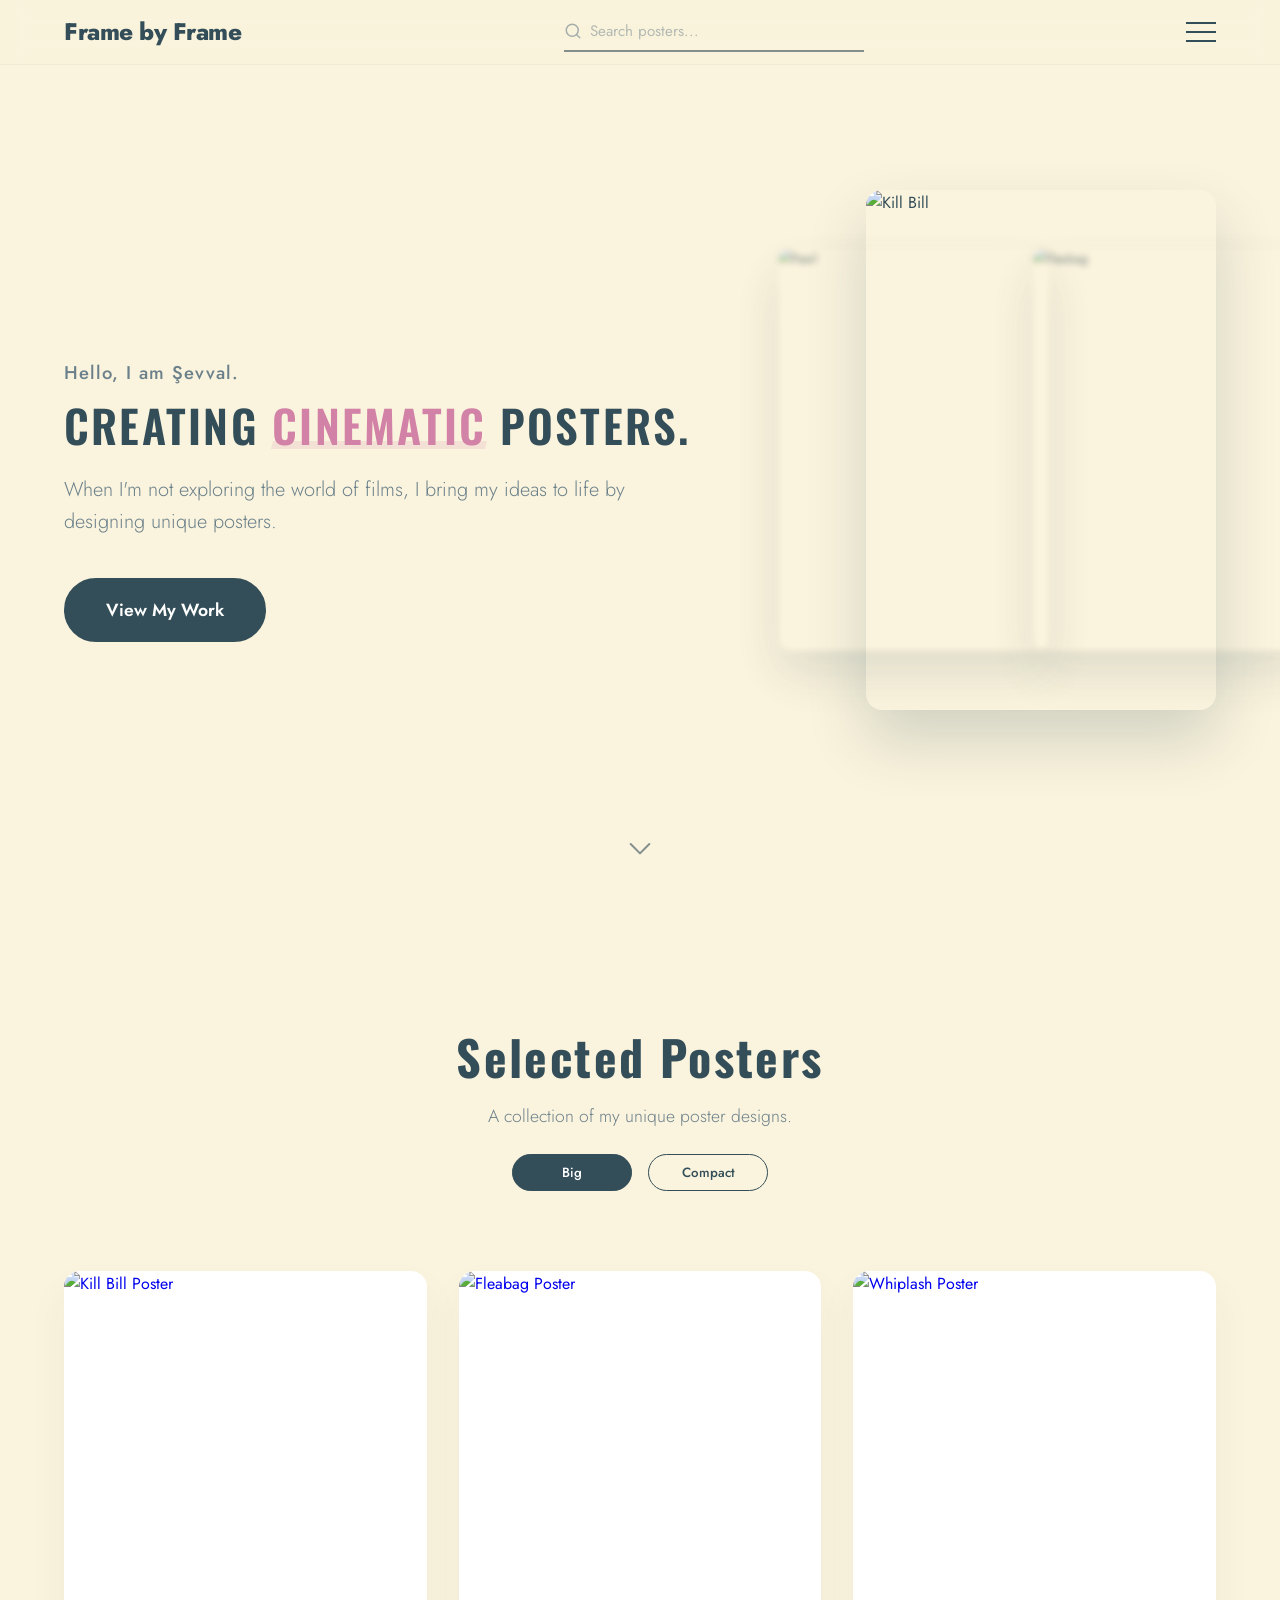
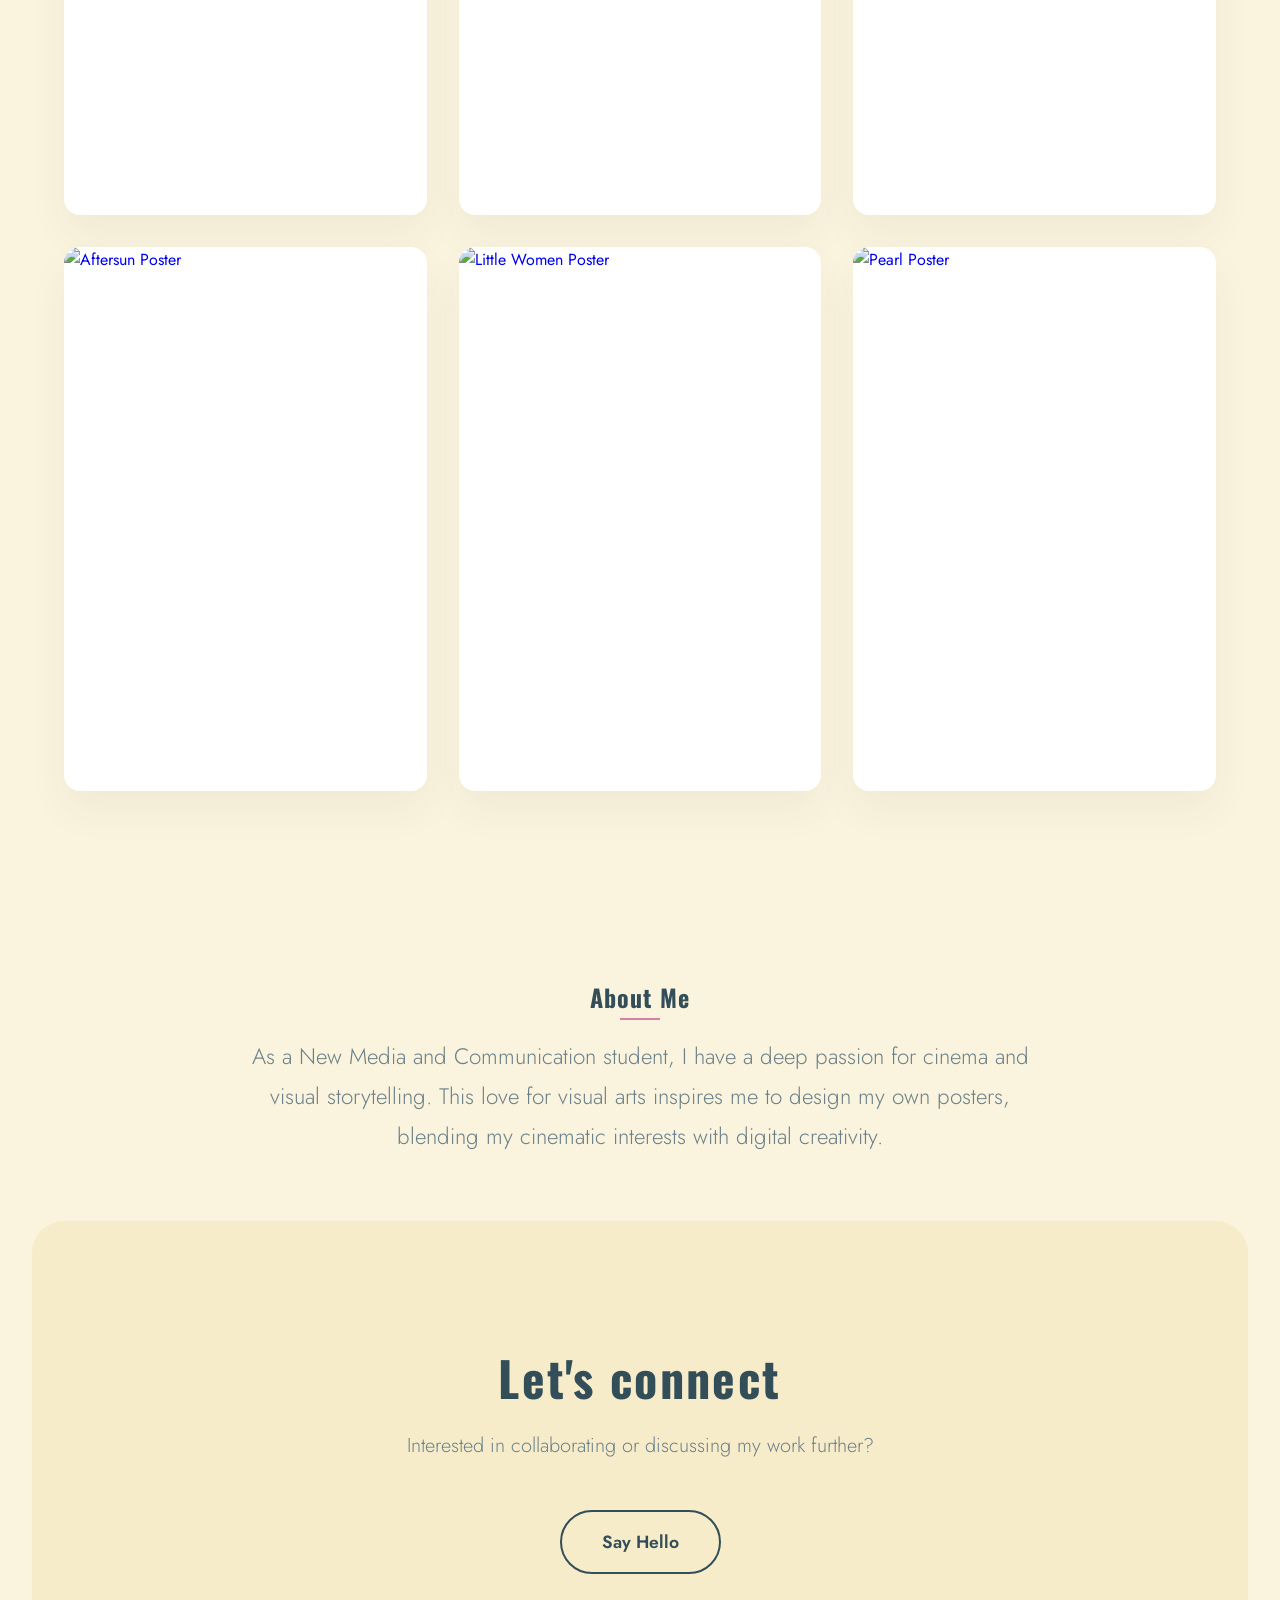
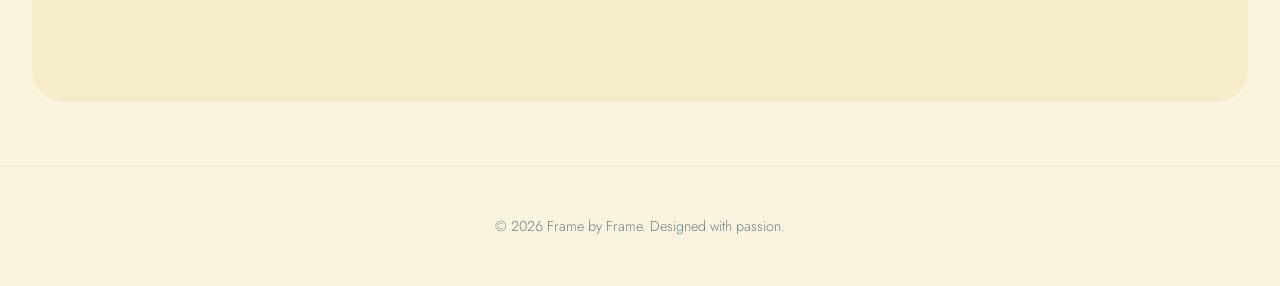
==== index.html @ 2886b23a "Add files via upload" ====
<!DOCTYPE html>
<html lang="en">
<head>
    <meta charset="UTF-8">
    <meta name="viewport" content="width=device-width, initial-scale=1.0">
    <title>Frame by Frame | Portfolio</title>
    <meta name="description" content="Personal portfolio of Şevval, a New Media student showcasing poster designs.">
    <link rel="preconnect" href="https://fonts.googleapis.com">
    <link rel="preconnect" href="https://fonts.gstatic.com" crossorigin>
    <link href="https://fonts.googleapis.com/css2?family=Jost:wght@300;400;500;600&family=Oswald:wght@400;500;600;700&display=swap" rel="stylesheet">
    <link rel="stylesheet" href="style.css">
</head>
<body>
    <header class="header">
        <nav class="nav">
            <div class="logo">Frame by Frame</div>
            <div class="search-bar">
                <svg class="search-icon" xmlns="http://www.w3.org/2000/svg" width="18" height="18" viewBox="0 0 24 24" fill="none" stroke="currentColor" stroke-width="2" stroke-linecap="round" stroke-linejoin="round"><circle cx="11" cy="11" r="8"></circle><line x1="21" y1="21" x2="16.65" y2="16.65"></line></svg>
                <input type="text" id="posterSearch" placeholder="Search posters...">
            </div>

            <div class="nav-content" id="navContent">
                <ul class="nav-links">
                    <li><a href="#about">About</a></li>
                    <li><a href="posters.html">Work</a></li>
                    <li><a href="#contact">Contact</a></li>
                </ul>
            </div>

            <div class="hamburger" id="hamburger">
                <span></span>
                <span></span>
                <span></span>
            </div>
        </nav>
    </header>

    <main>
        <section class="hero" id="home">
            <div class="hero-content">
                <p class="greeting">Hello, I am Şevval.</p>
                <h1 class="title">Creating <span class="highlight">cinematic</span> posters.</h1>
                <p class="subtitle">When I'm not exploring the world of films, I bring my ideas to life by designing unique posters.</p>
                <a href="posters.html" class="btn">View My Work</a>
            </div>
            
            <div class="hero-slider">
                <div class="slider-track">
                    <img src="assets/KILL BILL.png" class="slider-item active" alt="Kill Bill">
                    <img src="assets/FLEABAG.png" class="slider-item next" alt="Fleabag">
                    <img src="assets/WHIPLASH.png" class="slider-item" alt="Whiplash">
                    <img src="assets/aftersun.png" class="slider-item" alt="Aftersun">
                    <img src="assets/little women.png" class="slider-item" alt="Little Women">
                    <img src="assets/PEARL.png" class="slider-item prev" alt="Pearl">
                </div>
            </div>
            
            <a href="#work" class="scroll-arrow" aria-label="Scroll to work">
                <svg xmlns="http://www.w3.org/2000/svg" width="32" height="32" viewBox="0 0 24 24" fill="none" stroke="currentColor" stroke-width="1.5" stroke-linecap="round" stroke-linejoin="round"><path d="m19 12-7 7-7-7"></path></svg>
            </a>
        </section>
        <section class="portfolio" id="work">
            <div class="section-header">
                <h2>Selected Posters</h2>
                <p>A collection of my unique poster designs.</p>
                <div class="view-controls">
                    <button id="btn-big" class="view-btn active">Big</button>
                    <button id="btn-compact" class="view-btn">Compact</button>
                </div>
            </div>
            
            <div class="gallery">
                <a href="details.html?id=kill-bill" class="poster-card" style="text-decoration: none;">
                    <div class="poster-image-wrapper">
                        <img src="assets/KILL BILL.png" alt="Kill Bill Poster" class="poster-image" loading="lazy">
                        <div class="poster-overlay">
                            <span>Kill Bill</span>
                        </div>
                    </div>
                </a>

                <a href="details.html?id=fleabag" class="poster-card" style="text-decoration: none;">
                    <div class="poster-image-wrapper">
                        <img src="assets/FLEABAG.png" alt="Fleabag Poster" class="poster-image" style="object-position: top;" loading="lazy">
                        <div class="poster-overlay">
                            <span>Fleabag</span>
                        </div>
                    </div>
                </a>

                <a href="details.html?id=whiplash" class="poster-card" style="text-decoration: none;">
                    <div class="poster-image-wrapper">
                        <img src="assets/WHIPLASH.png" alt="Whiplash Poster" class="poster-image" loading="lazy">
                        <div class="poster-overlay">
                            <span>Whiplash</span>
                        </div>
                    </div>
                </a>

                <a href="details.html?id=aftersun" class="poster-card" style="text-decoration: none;">
                    <div class="poster-image-wrapper">
                        <img src="assets/aftersun.png" alt="Aftersun Poster" class="poster-image" loading="lazy">
                        <div class="poster-overlay">
                            <span>Aftersun</span>
                        </div>
                    </div>
                </a>

                <a href="details.html?id=little-women" class="poster-card" style="text-decoration: none;">
                    <div class="poster-image-wrapper">
                        <img src="assets/little women.png" alt="Little Women Poster" class="poster-image" style="object-position: top;" loading="lazy">
                        <div class="poster-overlay">
                            <span>Little Women</span>
                        </div>
                    </div>
                </a>

                <a href="details.html?id=pearl" class="poster-card" style="text-decoration: none;">
                    <div class="poster-image-wrapper">
                        <img src="assets/PEARL.png" alt="Pearl Poster" class="poster-image" loading="lazy">
                        <div class="poster-overlay">
                            <span>Pearl</span>
                        </div>
                    </div>
                </a>
            </div>
        </section>
        <section class="about-section" id="about">
            <div class="about-content">
                <h3>About Me</h3>
                <p>As a New Media and Communication student, I have a deep passion for cinema and visual storytelling. This love for visual arts inspires me to design my own posters, blending my cinematic interests with digital creativity.</p>
            </div>
        </section>

        <section class="contact" id="contact">
            <h2>Let's connect</h2>
            <p>Interested in collaborating or discussing my work further?</p>
            <a href="mailto:sevval.evlice@st.uskudar.edu.tr" class="btn btn-outline">Say Hello</a>
        </section>
    </main>

    <footer class="footer">
        <p>&copy; 2026 Frame by Frame. Designed with passion.</p>
    </footer>

    <script src="data.js"></script>
    <script src="script.js"></script>
</body>
</html>
---- style.css ----
:root {
    --primary: #334E58;
    --accent: #D282A6;
    --accent-light: rgba(210, 130, 166, 0.15);
    --bg-color: #FAF3DD;
    --surface: #FFFFFF;
    --text-main: #334E58;
    --text-muted: #6B808A;
    --transition: all 0.5s cubic-bezier(0.16, 1, 0.3, 1);
}

* {
    margin: 0;
    padding: 0;
    box-sizing: border-box;
}

html {
    scroll-behavior: smooth;
}

body {
    font-family: 'Jost', sans-serif;
    background-color: var(--bg-color);
    color: var(--text-main);
    line-height: 1.6;
    overflow-x: hidden;
}

/* Typography */
h1, h2, h3 {
    font-family: 'Oswald', sans-serif;
    font-weight: 800;
    line-height: 1.2;
    letter-spacing: 0.05em;
}

h1 {
    font-size: clamp(2.5rem, 5vw, 4.5rem);
    margin-bottom: 1.5rem;
}

h2 {
    font-size: clamp(2rem, 4vw, 3rem);
    margin-bottom: 1rem;
}

p {
    color: var(--text-muted);
    font-size: 1.1rem;
    font-weight: 300;
}

.highlight {
    color: var(--accent);
    position: relative;
    display: inline-block;
}

.highlight::after {
    content: '';
    position: absolute;
    bottom: 5px;
    left: 0;
    width: 100%;
    height: 8px;
    background-color: var(--accent-light);
    z-index: -1;
    transform: skewX(-15deg);
}

/* Layout */
.header {
    position: fixed;
    top: 0;
    left: 0;
    width: 100%;
    padding: 0.75rem 5%;
    z-index: 100;
    background: rgba(250, 243, 221, 0.8);
    backdrop-filter: blur(12px);
    -webkit-backdrop-filter: blur(12px);
    border-bottom: 1px solid rgba(51, 78, 88, 0.05);
}

.nav {
    display: flex;
    justify-content: space-between;
    align-items: center;
    max-width: 1400px;
    margin: 0 auto;
    position: relative;
}

.logo {
    font-size: 1.5rem;
    font-weight: 800;
    color: var(--primary);
    letter-spacing: -0.02em;
}

.nav-content {
    position: absolute;
    top: calc(100% + 1.5rem);
    right: 0;
    width: 280px;
    background: var(--bg-color);
    display: flex;
    flex-direction: column;
    align-items: flex-start;
    justify-content: center;
    padding: 1.5rem;
    border-radius: 16px;
    box-shadow: 0 10px 40px rgba(51, 78, 88, 0.15);
    opacity: 0;
    visibility: hidden;
    transform: translateY(-20px);
    transition: var(--transition);
    z-index: 100;
}

.nav-content.active {
    opacity: 1;
    visibility: visible;
    transform: translateY(0);
}

.search-bar {
    flex: 1;
    max-width: 300px;
    margin: 0 2rem;
    display: flex;
    align-items: center;
    gap: 8px;
    border-bottom: 2px solid rgba(51, 78, 88, 0.6);
    transition: var(--transition);
}

.search-bar:focus-within {
    border-bottom-color: var(--accent);
}

.search-icon {
    color: var(--text-muted);
    opacity: 0.6;
    transition: var(--transition);
    flex-shrink: 0;
}

.search-bar:focus-within .search-icon {
    color: var(--accent);
    opacity: 1;
}

.search-bar input {
    font-size: 1rem;
    text-align: left;
}

/* Hamburger Menu Base */
.hamburger {
    display: flex;
    flex-direction: column;
    justify-content: space-between;
    width: 30px;
    height: 20px;
    cursor: pointer;
    z-index: 101;
}

.hamburger span {
    width: 100%;
    height: 2px;
    background-color: var(--primary);
    transition: var(--transition);
}

.hamburger.active span:nth-child(1) {
    transform: translateY(9px) rotate(45deg);
}

.hamburger.active span:nth-child(2) {
    opacity: 0;
}

.hamburger.active span:nth-child(3) {
    transform: translateY(-9px) rotate(-45deg);
}

.search-bar input {
    width: 100%;
    background: transparent;
    border: none;
    padding: 0.5rem 0;
    font-family: inherit;
    font-size: 0.95rem;
    color: var(--text-main);
    transition: var(--transition);
}

.search-bar input:focus {
    outline: none;
}

.search-bar input::placeholder {
    color: var(--text-muted);
    opacity: 0.5;
}

.nav-links {
    list-style: none;
    display: flex;
    flex-direction: column;
    align-items: flex-start;
    gap: 1.5rem;
    width: 100%;
}

.nav-links a {
    text-decoration: none;
    color: var(--text-muted);
    font-weight: 400;
    font-size: 1rem;
    transition: var(--transition);
    position: relative;
    display: inline-block;
}

.nav-links a:hover {
    color: var(--primary);
}

.nav-links a::after {
    content: '';
    position: absolute;
    width: 0;
    height: 2px;
    bottom: -4px;
    left: 0;
    background-color: var(--accent);
    transition: var(--transition);
}

.nav-links a:hover::after {
    width: 100%;
}

/* Hero Section */
.hero {
    display: flex;
    align-items: center;
    padding: 0 5%;
    position: relative;
    max-width: 1400px;
    margin: 0 auto;
    min-height: 100vh;
    padding-top: 180px;
    padding-bottom: 80px;
}

.hero-content {
    max-width: 700px;
    flex: 1;
    position: relative;
    z-index: 2;
    animation: fadeUp 1s cubic-bezier(0.16, 1, 0.3, 1) forwards;
}

.about-section {
    padding: 4rem 5%;
    background: var(--bg-color);
    display: flex;
    justify-content: center;
}

.about-content {
    max-width: 800px;
    text-align: center;
    animation: fadeUp 1s cubic-bezier(0.16, 1, 0.3, 1) forwards;
    animation-delay: 0.2s;
    opacity: 0;
}

.about-content h3 {
    font-size: 1.5rem;
    margin-bottom: 1.5rem;
    color: var(--primary);
    position: relative;
    display: inline-block;
}

.about-content h3::after {
    content: '';
    position: absolute;
    width: 40px;
    height: 2px;
    bottom: -8px;
    left: 50%;
    transform: translateX(-50%);
    background-color: var(--accent);
}

.about-content p {
    font-size: 1.4rem;
    line-height: 1.8;
    color: var(--text-muted);
}

.greeting {
    font-size: 1.15rem;
    font-weight: 500;
    color: var(--text-muted);
    letter-spacing: 1px;
    margin-bottom: 0.5rem;
}

.title {
    font-size: clamp(2rem, 3.5vw, 3.25rem);
    line-height: 1.3;
    font-weight: 600;
    max-width: 800px;
    margin-bottom: 1.25rem;
    text-transform: uppercase;
}

.subtitle {
    font-size: 1.25rem;
    margin-bottom: 2.5rem;
    max-width: 600px;
}

.btn {
    display: inline-block;
    padding: 1rem 2.5rem;
    background-color: var(--primary);
    color: var(--surface);
    text-decoration: none;
    border-radius: 50px;
    font-weight: 600;
    font-size: 1.1rem;
    transition: var(--transition);
    border: 2px solid var(--primary);
    cursor: pointer;
}

.btn:hover {
    background-color: transparent;
    color: var(--primary);
    transform: translateY(-3px);
    box-shadow: 0 10px 20px rgba(51, 78, 88, 0.1);
}

.btn-outline {
    background-color: transparent;
    color: var(--primary);
}

.btn-outline:hover {
    background-color: var(--primary);
    color: var(--surface);
}

.hero-slider {
    position: absolute;
    top: 50%;
    right: 5%;
    width: 350px;
    height: 520px;
    transform: translateY(-50%);
    z-index: 1;
    perspective: 1000px;
    display: flex;
    justify-content: center;
    align-items: center;
}

.slider-track {
    position: relative;
    width: 100%;
    height: 100%;
    transform-style: preserve-3d;
}

.slider-item {
    position: absolute;
    top: 0;
    left: 0;
    width: 100%;
    height: 100%;
    object-fit: cover;
    border-radius: 16px;
    box-shadow: 0 30px 60px rgba(51, 78, 88, 0.2);
    transition: all 0.8s cubic-bezier(0.25, 1, 0.5, 1);
    opacity: 0;
    transform: translateX(0) scale(0.8) translateZ(-200px);
    filter: blur(8px);
    pointer-events: none;
}

.slider-item.active {
    opacity: 1;
    transform: translateX(0) scale(1) translateZ(0);
    filter: blur(0);
    z-index: 3;
    pointer-events: auto;
}

.slider-item.prev {
    opacity: 0.7;
    transform: translateX(-40%) scale(0.85) translateZ(-100px);
    filter: blur(4px);
    z-index: 2;
}

.slider-item.next {
    opacity: 0.7;
    transform: translateX(40%) scale(0.85) translateZ(-100px);
    filter: blur(4px);
    z-index: 2;
}

/* Portfolio Section */
.portfolio {
    padding: 8rem 5%;
    max-width: 1400px;
    margin: 0 auto;
}

.section-header {
    text-align: center;
    margin-bottom: 5rem;
}

.gallery {
    display: grid;
    grid-template-columns: repeat(auto-fill, minmax(300px, 1fr));
    gap: 2rem;
}

/* Symmetrical layout using grid */
.poster-card {
    position: relative;
    border-radius: 16px;
    overflow: hidden;
    background: var(--surface);
    box-shadow: 0 20px 40px rgba(51, 78, 88, 0.05);
    transition: var(--transition);
    cursor: pointer;
    opacity: 0;
    transform: translateY(30px);
}

.poster-card.visible {
    opacity: 1;
    transform: translateY(0);
}

.poster-image-wrapper {
    position: relative;
    width: 100%;
    height: 100%;
    overflow: hidden;
    aspect-ratio: 2/3;
}

.poster-image {
    width: 100%;
    height: 100%;
    object-fit: cover;
    transition: transform 0.8s cubic-bezier(0.16, 1, 0.3, 1);
}

.poster-overlay {
    position: absolute;
    inset: 0;
    background: linear-gradient(to top, rgba(51, 78, 88, 0.9) 0%, rgba(51, 78, 88, 0.2) 50%, transparent 100%);
    display: flex;
    align-items: flex-end;
    padding: 2.5rem;
    opacity: 0;
    transition: var(--transition);
}

.poster-overlay span {
    color: var(--surface);
    font-size: 1.5rem;
    font-weight: 600;
    transform: translateY(20px);
    transition: var(--transition);
}

.poster-card:hover {
    transform: translateY(-10px);
    box-shadow: 0 30px 60px rgba(51, 78, 88, 0.15);
}

.poster-card:hover .poster-image {
    transform: scale(1.05);
}

.poster-card:hover .poster-overlay {
    opacity: 1;
}

.poster-card:hover .poster-overlay span {
    transform: translateY(0);
}

/* Contact Section */
.contact {
    padding: 8rem 5%;
    text-align: center;
    background-color: #F7ECCA;
    margin: 0 2rem 4rem 2rem;
    border-radius: 32px;
}

.contact h2 {
    margin-bottom: 1.5rem;
}

.contact p {
    margin-bottom: 3rem;
    font-size: 1.25rem;
}

/* Footer */
.footer {
    padding: 3rem 5%;
    text-align: center;
    border-top: 1px solid rgba(51, 78, 88, 0.05);
}

.footer p {
    font-size: 0.9rem;
}

/* Animations */
@keyframes fadeUp {
    from {
        opacity: 0;
        transform: translateY(30px);
    }
    to {
        opacity: 1;
        transform: translateY(0);
    }
}

@keyframes float {
    0% { transform: translateY(-50%) translateX(0); }
    50% { transform: translateY(-45%) translateX(20px); }
    100% { transform: translateY(-50%) translateX(0); }
}

/* Responsive */
@media (max-width: 992px) {
    .hero {
        flex-direction: column;
        justify-content: center;
        text-align: center;
        padding-top: 120px;
    }
    
    .hero-content {
        margin-bottom: 3rem;
    }

    .gallery {
        grid-template-columns: repeat(2, 1fr);
    }
    
    .hero-slider {
        position: relative;
        top: auto;
        right: auto;
        transform: none;
        width: 280px;
        height: 420px;
        margin: 0 auto;
    }
}

@media (max-width: 768px) {
    .gallery {
        grid-template-columns: 1fr;
    }
    .poster-card:nth-child(n) {
        grid-column: span 1;
    }
    
    .contact {
        margin: 0 1rem 2rem 1rem;
        padding: 4rem 1rem;
    }
}

.scroll-arrow {
    position: absolute;
    bottom: 2rem;
    left: 50%;
    transform: translateX(-50%);
    color: var(--primary);
    animation: bounce 2s infinite ease-in-out;
    transition: var(--transition);
    z-index: 10;
    opacity: 0.6;
}

.scroll-arrow:hover {
    color: var(--accent);
    opacity: 1;
}

@keyframes bounce {
    0%, 20%, 50%, 80%, 100% {
        transform: translateX(-50%) translateY(0);
    }
    40% {
        transform: translateX(-50%) translateY(-15px);
    }
    60% {
        transform: translateX(-50%) translateY(-7px);
    }
}

/* Details Page */
.details-container {
    max-width: 1200px;
    margin: 0 auto;
    padding: 0 5% 4rem 5%;
}

.back-link {
    display: inline-block;
    margin-bottom: 2rem;
    color: var(--text-muted);
    text-decoration: none;
    font-weight: 500;
    transition: var(--transition);
}

.back-link:hover {
    color: var(--primary);
    transform: translateX(-5px);
}

.details-layout {
    display: flex;
    gap: 4rem;
    align-items: flex-start;
}

.details-image-container {
    flex: 1;
    max-width: 500px;
    border-radius: 16px;
    overflow: hidden;
    box-shadow: 0 20px 40px rgba(51, 78, 88, 0.1);
}

.details-image {
    width: 100%;
    height: auto;
    display: block;
}

.details-content {
    flex: 1;
    padding-top: 2rem;
}

.details-title {
    font-family: 'Oswald', sans-serif;
    font-weight: 800;
    font-size: clamp(2.5rem, 4vw, 4rem);
    margin-bottom: 1.5rem;
    color: var(--primary);
    letter-spacing: 0.05em;
}

.details-meta {
    margin-bottom: 2rem;
    padding-bottom: 2rem;
    border-bottom: 1px solid rgba(51, 78, 88, 0.1);
    font-family: 'Inter', sans-serif;
}

.details-meta p {
    font-size: 1.15rem;
    margin-bottom: 0.75rem;
    color: var(--text-main);
    line-height: 1.6;
}

.details-meta strong {
    color: var(--primary);
    font-weight: 600;
    margin-right: 0.5rem;
}

.details-description p {
    font-family: 'Inter', sans-serif;
    font-size: 1.25rem;
    line-height: 1.9;
    color: var(--text-muted);
}

@media (max-width: 768px) {
    .details-layout {
        flex-direction: column;
        gap: 2rem;
    }
    
    .details-image-container {
        max-width: 100%;
    }
}

/* Modal Styles */
.modal {
    display: none;
    position: fixed;
    z-index: 1000;
    left: 0;
    top: 0;
    width: 100%;
    height: 100%;
    background-color: rgba(51, 78, 88, 0.8);
    backdrop-filter: blur(8px);
    opacity: 0;
    transition: opacity 0.3s ease;
}

.modal.show {
    display: flex;
    justify-content: center;
    align-items: center;
    opacity: 1;
}

.modal-content {
    background-color: var(--surface);
    padding: 2rem;
    border-radius: 16px;
    width: 90%;
    max-width: 900px;
    position: relative;
    box-shadow: 0 30px 60px rgba(0, 0, 0, 0.2);
    transform: scale(0.9);
    transition: transform 0.3s ease;
    max-height: 90vh;
    overflow-y: auto;
}

.modal.show .modal-content {
    transform: scale(1);
}

.close-modal {
    position: absolute;
    top: 15px;
    right: 25px;
    color: var(--text-muted);
    font-size: 35px;
    font-weight: bold;
    cursor: pointer;
    transition: color 0.3s ease;
    z-index: 10;
}

.close-modal:hover,
.close-modal:focus {
    color: var(--accent);
    text-decoration: none;
}

.modal-layout {
    display: flex;
    gap: 3rem;
    align-items: flex-start;
}

.modal-image-container {
    flex: 1;
    max-width: 400px;
    border-radius: 12px;
    overflow: hidden;
    box-shadow: 0 10px 30px rgba(51, 78, 88, 0.1);
}

.modal-image-container img {
    width: 100%;
    height: auto;
    display: block;
}

.modal-info {
    flex: 1;
    padding-top: 1rem;
}

.modal-info h2 {
    font-size: clamp(2rem, 3vw, 3rem);
    color: var(--primary);
    margin-bottom: 1rem;
    font-family: 'Oswald', sans-serif;
    font-weight: 800;
}

.modal-meta {
    margin-bottom: 1.5rem;
    padding-bottom: 1.5rem;
    border-bottom: 1px solid rgba(51, 78, 88, 0.1);
}

.modal-meta p {
    font-size: 1.1rem;
    margin-bottom: 0.5rem;
    color: var(--text-main);
}

.modal-meta strong {
    color: var(--primary);
}

.modal-description p {
    font-size: 1.15rem;
    line-height: 1.8;
}

/* Compact View (Global) */
.gallery.compact-view {
    grid-template-columns: repeat(auto-fill, minmax(160px, 1fr));
    gap: 1rem;
}

.gallery.compact-view .poster-overlay {
    padding: 1rem;
}

.gallery.compact-view .poster-overlay span {
    font-size: 1.1rem;
    transform: translateY(0);
    opacity: 1;
}

/* View Controls */
.view-controls {
    display: flex;
    justify-content: center;
    gap: 1rem;
    margin-top: 1.5rem;
}

.view-btn {
    flex: 1;
    max-width: 120px;
    padding: 0.5rem 0;
    border: 1px solid var(--primary);
    background: transparent;
    color: var(--primary);
    border-radius: 20px;
    cursor: pointer;
    font-family: inherit;
    font-weight: 500;
    text-align: center;
    transition: var(--transition);
}

.view-btn.active, .view-btn:hover {
    background: var(--primary);
    color: var(--surface);
}

@media (max-width: 768px) {

    .modal-layout {
        flex-direction: column;
        gap: 1.5rem;
    }

    .modal-image-container {
        max-width: 100%;
        margin: 0 auto;
    }
    
    .modal-content {
        padding: 3rem 1.5rem 1.5rem;
    }
    
    .close-modal {
        top: 10px;
        right: 15px;
    }

    /* Force exactly 2 columns for compact view on mobile */
    .gallery.compact-view {
        grid-template-columns: repeat(2, 1fr);
    }


    
    /* Symmetry fixes for Nav Header */
    .nav {
        flex-wrap: wrap;
    }
    
    .logo {
        flex: 1;
    }
    
    .hamburger {
        margin-left: auto;
    }
    
    .search-bar {
        order: 3;
        flex: 1 1 100%;
        max-width: 100%;
        margin: 1rem 0 0 0;
    }
}
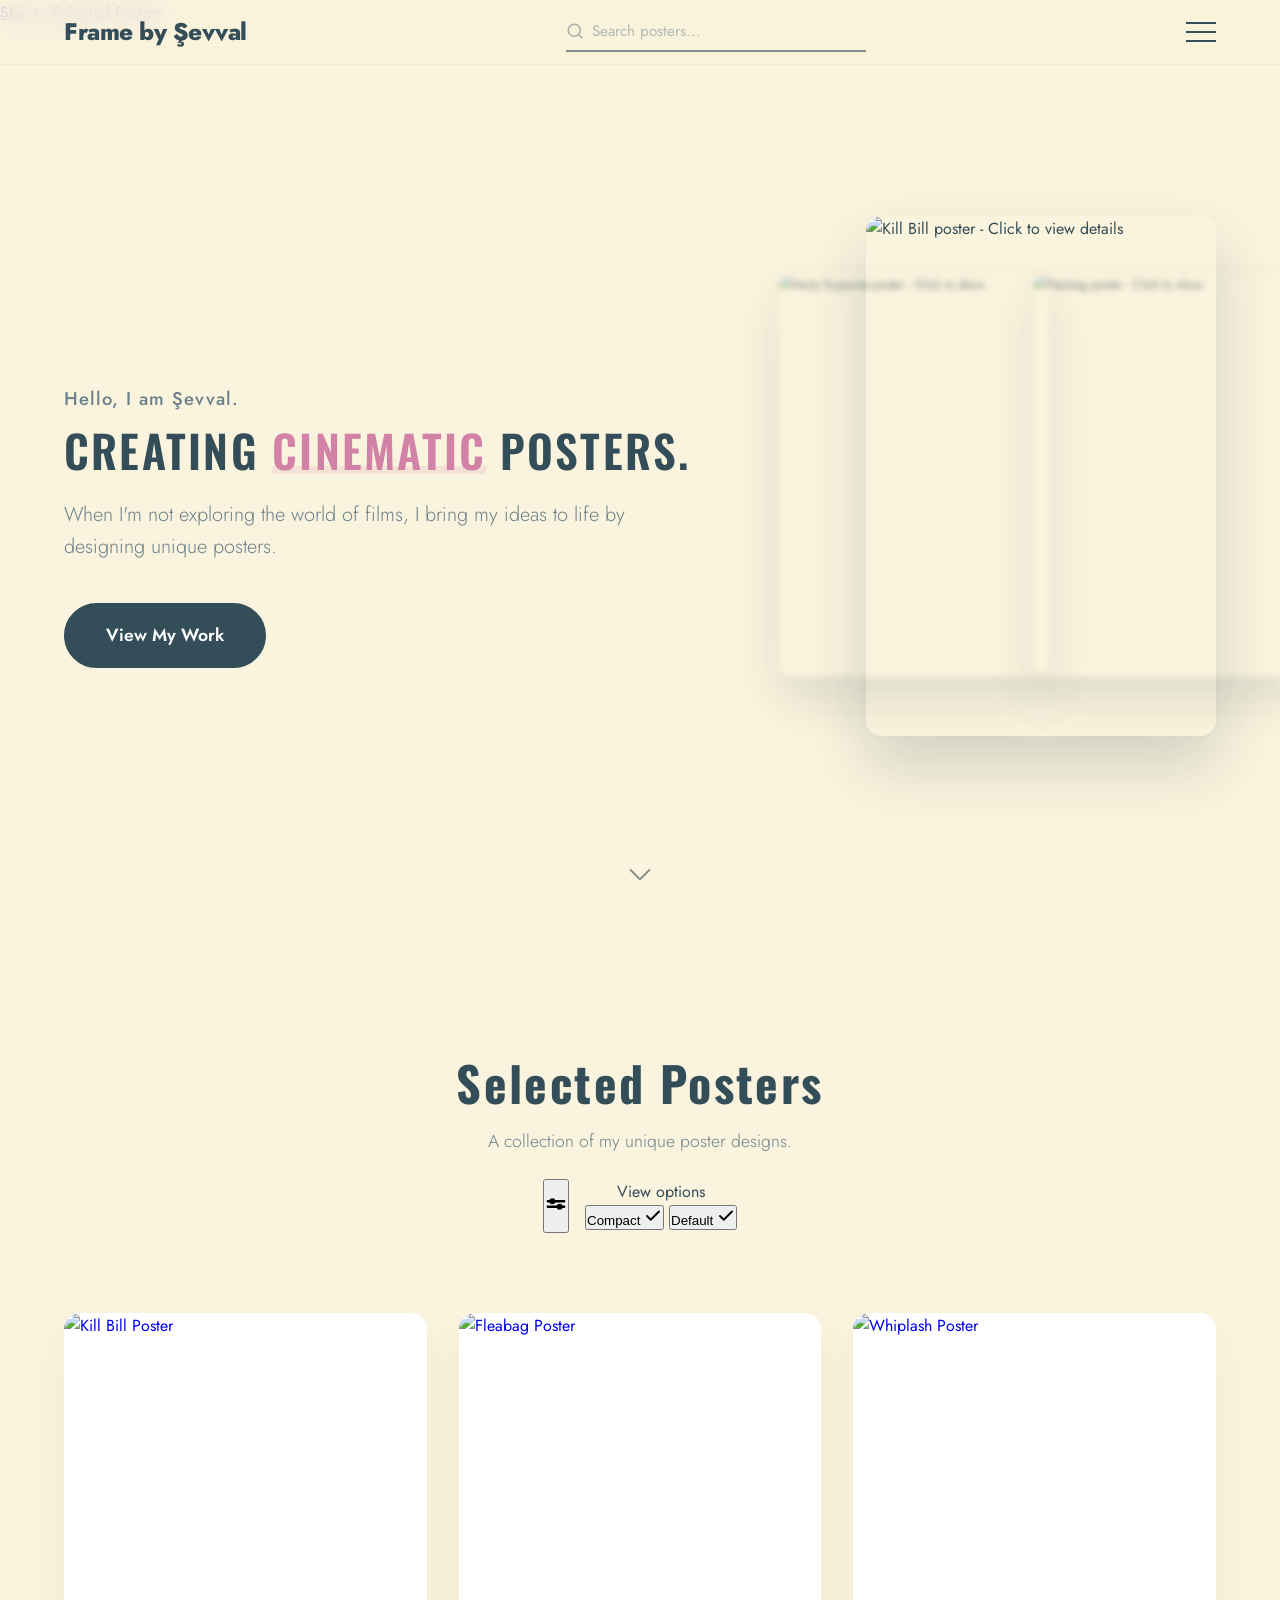
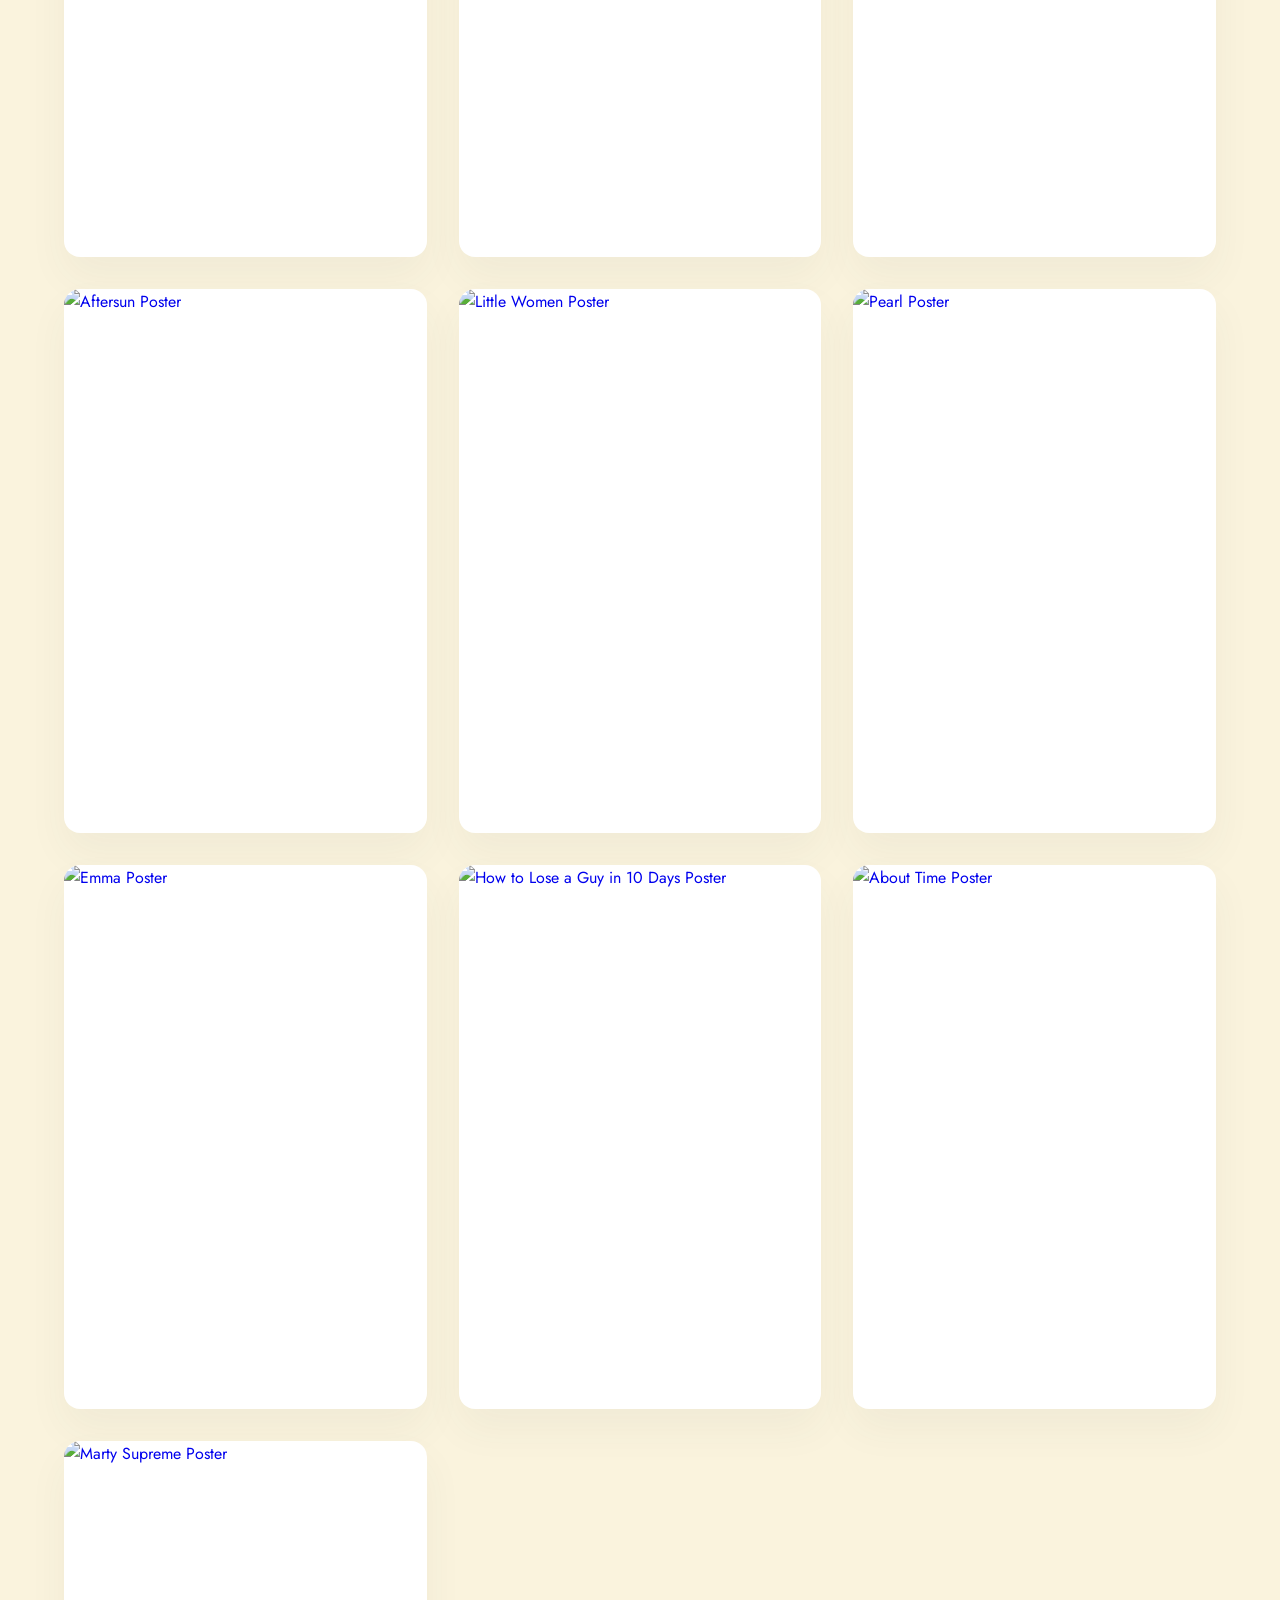
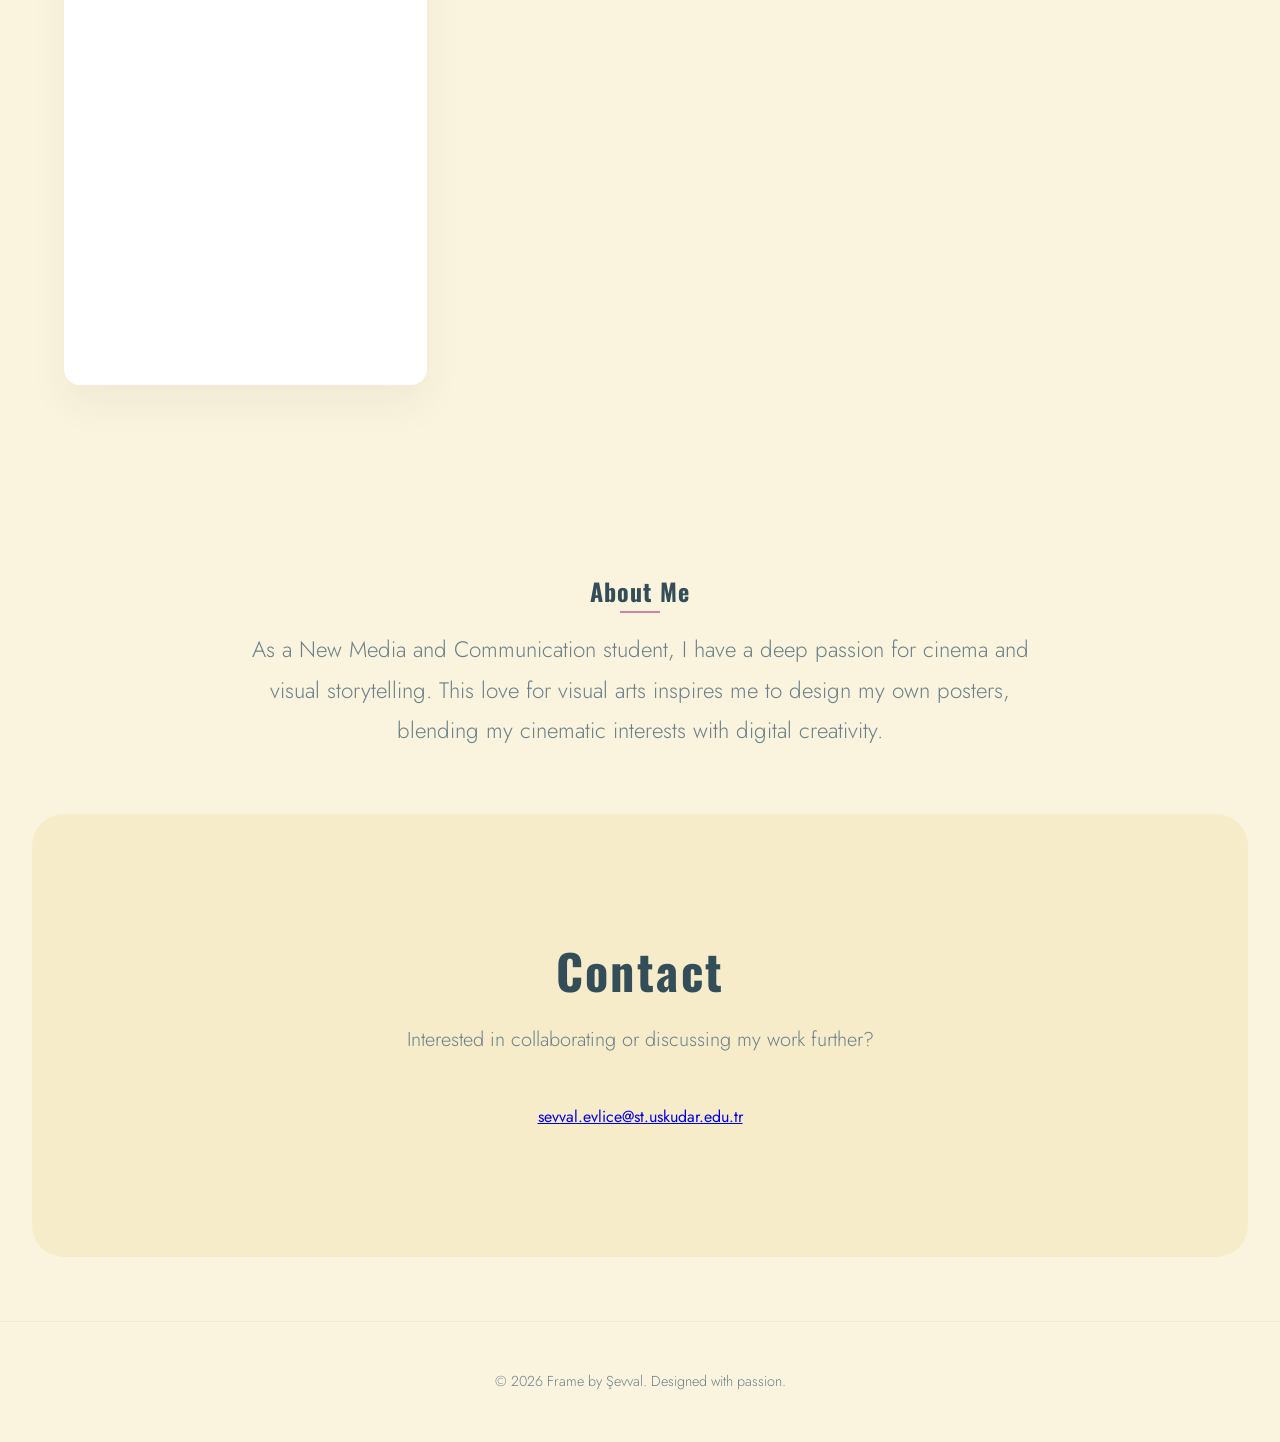
==== commit cace0be2: "Add files via upload" ====
--- a/index.html
+++ b/index.html
@@ -1,33 +1,37 @@
 <!DOCTYPE html>
 <html lang="en">
 <head>
+    <script>document.documentElement.classList.add('js');</script>
     <meta charset="UTF-8">
     <meta name="viewport" content="width=device-width, initial-scale=1.0">
-    <title>Frame by Frame | Portfolio</title>
+    <title>Frame by Şevval | Portfolio</title>
     <meta name="description" content="Personal portfolio of Şevval, a New Media student showcasing poster designs.">
+    <link rel="shortcut icon" href="favicon.png?v=1" type="image/x-icon">
+    <link rel="icon" href="favicon.png?v=1" type="image/png">
     <link rel="preconnect" href="https://fonts.googleapis.com">
     <link rel="preconnect" href="https://fonts.gstatic.com" crossorigin>
     <link href="https://fonts.googleapis.com/css2?family=Jost:wght@300;400;500;600&family=Oswald:wght@400;500;600;700&display=swap" rel="stylesheet">
-    <link rel="stylesheet" href="style.css">
+    <link rel="stylesheet" href="style.css?v=3.4">
 </head>
 <body>
+    <a href="#work" class="skip-link">Skip to Selected Posters</a>
     <header class="header">
         <nav class="nav">
-            <div class="logo">Frame by Frame</div>
+            <a href="#home" class="logo" style="text-decoration: none; color: inherit;" aria-label="Frame by Şevval - Back to Home">Frame by Şevval</a>
             <div class="search-bar">
                 <svg class="search-icon" xmlns="http://www.w3.org/2000/svg" width="18" height="18" viewBox="0 0 24 24" fill="none" stroke="currentColor" stroke-width="2" stroke-linecap="round" stroke-linejoin="round"><circle cx="11" cy="11" r="8"></circle><line x1="21" y1="21" x2="16.65" y2="16.65"></line></svg>
-                <input type="text" id="posterSearch" placeholder="Search posters...">
+                <input type="text" id="posterSearch" placeholder="Search posters..." aria-label="Search posters by title">
             </div>
 
             <div class="nav-content" id="navContent">
                 <ul class="nav-links">
                     <li><a href="#about">About</a></li>
-                    <li><a href="posters.html">Work</a></li>
+                    <li><a href="#work">Work</a></li>
                     <li><a href="#contact">Contact</a></li>
                 </ul>
             </div>
 
-            <div class="hamburger" id="hamburger">
+            <div class="hamburger" id="hamburger" role="button" tabindex="0" aria-label="Toggle navigation menu" aria-expanded="false">
                 <span></span>
                 <span></span>
                 <span></span>
@@ -41,17 +45,21 @@
                 <p class="greeting">Hello, I am Şevval.</p>
                 <h1 class="title">Creating <span class="highlight">cinematic</span> posters.</h1>
                 <p class="subtitle">When I'm not exploring the world of films, I bring my ideas to life by designing unique posters.</p>
-                <a href="posters.html" class="btn">View My Work</a>
+                <a href="#work" class="btn">View My Work</a>
             </div>
             
-            <div class="hero-slider">
+            <div class="hero-slider" role="region" aria-label="Cinematic posters slider">
                 <div class="slider-track">
-                    <img src="assets/KILL BILL.png" class="slider-item active" alt="Kill Bill">
-                    <img src="assets/FLEABAG.png" class="slider-item next" alt="Fleabag">
-                    <img src="assets/WHIPLASH.png" class="slider-item" alt="Whiplash">
-                    <img src="assets/aftersun.png" class="slider-item" alt="Aftersun">
-                    <img src="assets/little women.png" class="slider-item" alt="Little Women">
-                    <img src="assets/PEARL.png" class="slider-item prev" alt="Pearl">
+                    <img src="assets/KILL BILL.png" class="slider-item active" alt="Kill Bill poster - Click to view details" tabindex="0" role="button">
+                    <img src="assets/fleabag.jpg" class="slider-item next" alt="Fleabag poster - Click to show" tabindex="0" role="button">
+                    <img src="assets/WHIPLASH.png" class="slider-item" alt="Whiplash poster - Click to show" tabindex="0" role="button">
+                    <img src="assets/aftersun.png" class="slider-item" alt="Aftersun poster - Click to show" tabindex="0" role="button">
+                    <img src="assets/little women.jpg" class="slider-item" alt="Little Women poster - Click to show" tabindex="0" role="button">
+                    <img src="assets/PEARL.png" class="slider-item prev" alt="Pearl poster - Click to show" tabindex="0" role="button">
+                    <img src="assets/EMMA.jpg" class="slider-item" alt="Emma poster - Click to show" tabindex="0" role="button">
+                    <img src="assets/how to lose a guy in 10 days (1).jpg" class="slider-item" alt="How to Lose a Guy in 10 Days poster - Click to show" tabindex="0" role="button">
+                    <img src="assets/about time.jpg" class="slider-item" alt="About Time poster - Click to show" tabindex="0" role="button">
+                    <img src="assets/marty supreme.jpg" class="slider-item" alt="Marty Supreme poster - Click to show" tabindex="0" role="button">
                 </div>
             </div>
             
@@ -64,13 +72,30 @@
                 <h2>Selected Posters</h2>
                 <p>A collection of my unique poster designs.</p>
                 <div class="view-controls">
-                    <button id="btn-big" class="view-btn active">Big</button>
-                    <button id="btn-compact" class="view-btn">Compact</button>
+                    <button id="view-settings-btn" class="view-settings-btn" aria-label="View Options" aria-expanded="false" aria-haspopup="menu" aria-controls="view-dropdown">
+                        <svg width="22" height="22" viewBox="0 0 24 24" fill="none" stroke="currentColor" stroke-width="2.5" stroke-linecap="round" stroke-linejoin="round">
+                            <line x1="3" y1="9" x2="21" y2="9"></line>
+                            <circle cx="8" cy="9" r="2"></circle>
+                            <line x1="3" y1="15" x2="21" y2="15"></line>
+                            <circle cx="16" cy="15" r="2"></circle>
+                        </svg>
+                    </button>
+                    <div class="view-dropdown" id="view-dropdown" role="menu" aria-label="View options menu">
+                        <div class="dropdown-header" role="presentation">View options</div>
+                        <button id="btn-compact" class="dropdown-item" role="menuitemradio" aria-checked="false">
+                            Compact
+                            <svg class="check-icon" width="18" height="18" viewBox="0 0 24 24" fill="none" stroke="currentColor" stroke-width="2.5" stroke-linecap="round" stroke-linejoin="round"><polyline points="20 6 9 17 4 12"></polyline></svg>
+                        </button>
+                        <button id="btn-big" class="dropdown-item active" role="menuitemradio" aria-checked="true">
+                            Default
+                            <svg class="check-icon" width="18" height="18" viewBox="0 0 24 24" fill="none" stroke="currentColor" stroke-width="2.5" stroke-linecap="round" stroke-linejoin="round"><polyline points="20 6 9 17 4 12"></polyline></svg>
+                        </button>
+                    </div>
                 </div>
             </div>
             
             <div class="gallery">
-                <a href="details.html?id=kill-bill" class="poster-card" style="text-decoration: none;">
+                <a href="details.html?id=kill-bill" class="poster-card" style="text-decoration: none;" aria-haspopup="dialog" aria-label="View details for Kill Bill poster">
                     <div class="poster-image-wrapper">
                         <img src="assets/KILL BILL.png" alt="Kill Bill Poster" class="poster-image" loading="lazy">
                         <div class="poster-overlay">
@@ -79,16 +104,16 @@
                     </div>
                 </a>
 
-                <a href="details.html?id=fleabag" class="poster-card" style="text-decoration: none;">
-                    <div class="poster-image-wrapper">
-                        <img src="assets/FLEABAG.png" alt="Fleabag Poster" class="poster-image" style="object-position: top;" loading="lazy">
+                <a href="details.html?id=fleabag" class="poster-card" style="text-decoration: none;" aria-haspopup="dialog" aria-label="View details for Fleabag poster">
+                    <div class="poster-image-wrapper">
+                        <img src="assets/fleabag.jpg" alt="Fleabag Poster" class="poster-image" style="object-position: top;" loading="lazy">
                         <div class="poster-overlay">
                             <span>Fleabag</span>
                         </div>
                     </div>
                 </a>
 
-                <a href="details.html?id=whiplash" class="poster-card" style="text-decoration: none;">
+                <a href="details.html?id=whiplash" class="poster-card" style="text-decoration: none;" aria-haspopup="dialog" aria-label="View details for Whiplash poster">
                     <div class="poster-image-wrapper">
                         <img src="assets/WHIPLASH.png" alt="Whiplash Poster" class="poster-image" loading="lazy">
                         <div class="poster-overlay">
@@ -97,7 +122,7 @@
                     </div>
                 </a>
 
-                <a href="details.html?id=aftersun" class="poster-card" style="text-decoration: none;">
+                <a href="details.html?id=aftersun" class="poster-card" style="text-decoration: none;" aria-haspopup="dialog" aria-label="View details for Aftersun poster">
                     <div class="poster-image-wrapper">
                         <img src="assets/aftersun.png" alt="Aftersun Poster" class="poster-image" loading="lazy">
                         <div class="poster-overlay">
@@ -106,20 +131,56 @@
                     </div>
                 </a>
 
-                <a href="details.html?id=little-women" class="poster-card" style="text-decoration: none;">
-                    <div class="poster-image-wrapper">
-                        <img src="assets/little women.png" alt="Little Women Poster" class="poster-image" style="object-position: top;" loading="lazy">
+                <a href="details.html?id=little-women" class="poster-card" style="text-decoration: none;" aria-haspopup="dialog" aria-label="View details for Little Women poster">
+                    <div class="poster-image-wrapper">
+                        <img src="assets/little women.jpg" alt="Little Women Poster" class="poster-image" style="object-position: top;" loading="lazy">
                         <div class="poster-overlay">
                             <span>Little Women</span>
                         </div>
                     </div>
                 </a>
 
-                <a href="details.html?id=pearl" class="poster-card" style="text-decoration: none;">
+                <a href="details.html?id=pearl" class="poster-card" style="text-decoration: none;" aria-haspopup="dialog" aria-label="View details for Pearl poster">
                     <div class="poster-image-wrapper">
                         <img src="assets/PEARL.png" alt="Pearl Poster" class="poster-image" loading="lazy">
                         <div class="poster-overlay">
                             <span>Pearl</span>
+                        </div>
+                    </div>
+                </a>
+
+                <a href="details.html?id=emma" class="poster-card" style="text-decoration: none;" aria-haspopup="dialog" aria-label="View details for Emma poster">
+                    <div class="poster-image-wrapper">
+                        <img src="assets/EMMA.jpg" alt="Emma Poster" class="poster-image" loading="lazy">
+                        <div class="poster-overlay">
+                            <span>Emma.</span>
+                        </div>
+                    </div>
+                </a>
+
+                <a href="details.html?id=how-to-lose-a-guy" class="poster-card" style="text-decoration: none;" aria-haspopup="dialog" aria-label="View details for How to Lose a Guy in 10 Days poster">
+                    <div class="poster-image-wrapper">
+                        <img src="assets/how to lose a guy in 10 days (1).jpg" alt="How to Lose a Guy in 10 Days Poster" class="poster-image" loading="lazy">
+                        <div class="poster-overlay">
+                            <span>How to Lose a Guy in 10 Days</span>
+                        </div>
+                    </div>
+                </a>
+
+                <a href="details.html?id=about-time" class="poster-card" style="text-decoration: none;" aria-haspopup="dialog" aria-label="View details for About Time poster">
+                    <div class="poster-image-wrapper">
+                        <img src="assets/about time.jpg" alt="About Time Poster" class="poster-image" loading="lazy">
+                        <div class="poster-overlay">
+                            <span>About Time</span>
+                        </div>
+                    </div>
+                </a>
+
+                <a href="details.html?id=marty-supreme" class="poster-card" style="text-decoration: none;" aria-haspopup="dialog" aria-label="View details for Marty Supreme poster">
+                    <div class="poster-image-wrapper">
+                        <img src="assets/marty supreme.jpg" alt="Marty Supreme Poster" class="poster-image" loading="lazy">
+                        <div class="poster-overlay">
+                            <span>Marty Supreme</span>
                         </div>
                     </div>
                 </a>
@@ -133,14 +194,14 @@
         </section>
 
         <section class="contact" id="contact">
-            <h2>Let's connect</h2>
+            <h2>Contact</h2>
             <p>Interested in collaborating or discussing my work further?</p>
-            <a href="mailto:sevval.evlice@st.uskudar.edu.tr" class="btn btn-outline">Say Hello</a>
+            <a href="mailto:sevval.evlice@st.uskudar.edu.tr" class="contact-email-link" aria-label="Send email to sevval.evlice@st.uskudar.edu.tr">sevval.evlice@st.uskudar.edu.tr</a>
         </section>
     </main>
 
     <footer class="footer">
-        <p>&copy; 2026 Frame by Frame. Designed with passion.</p>
+        <p>&copy; 2026 Frame by Şevval. Designed with passion.</p>
     </footer>
 
     <script src="data.js"></script>
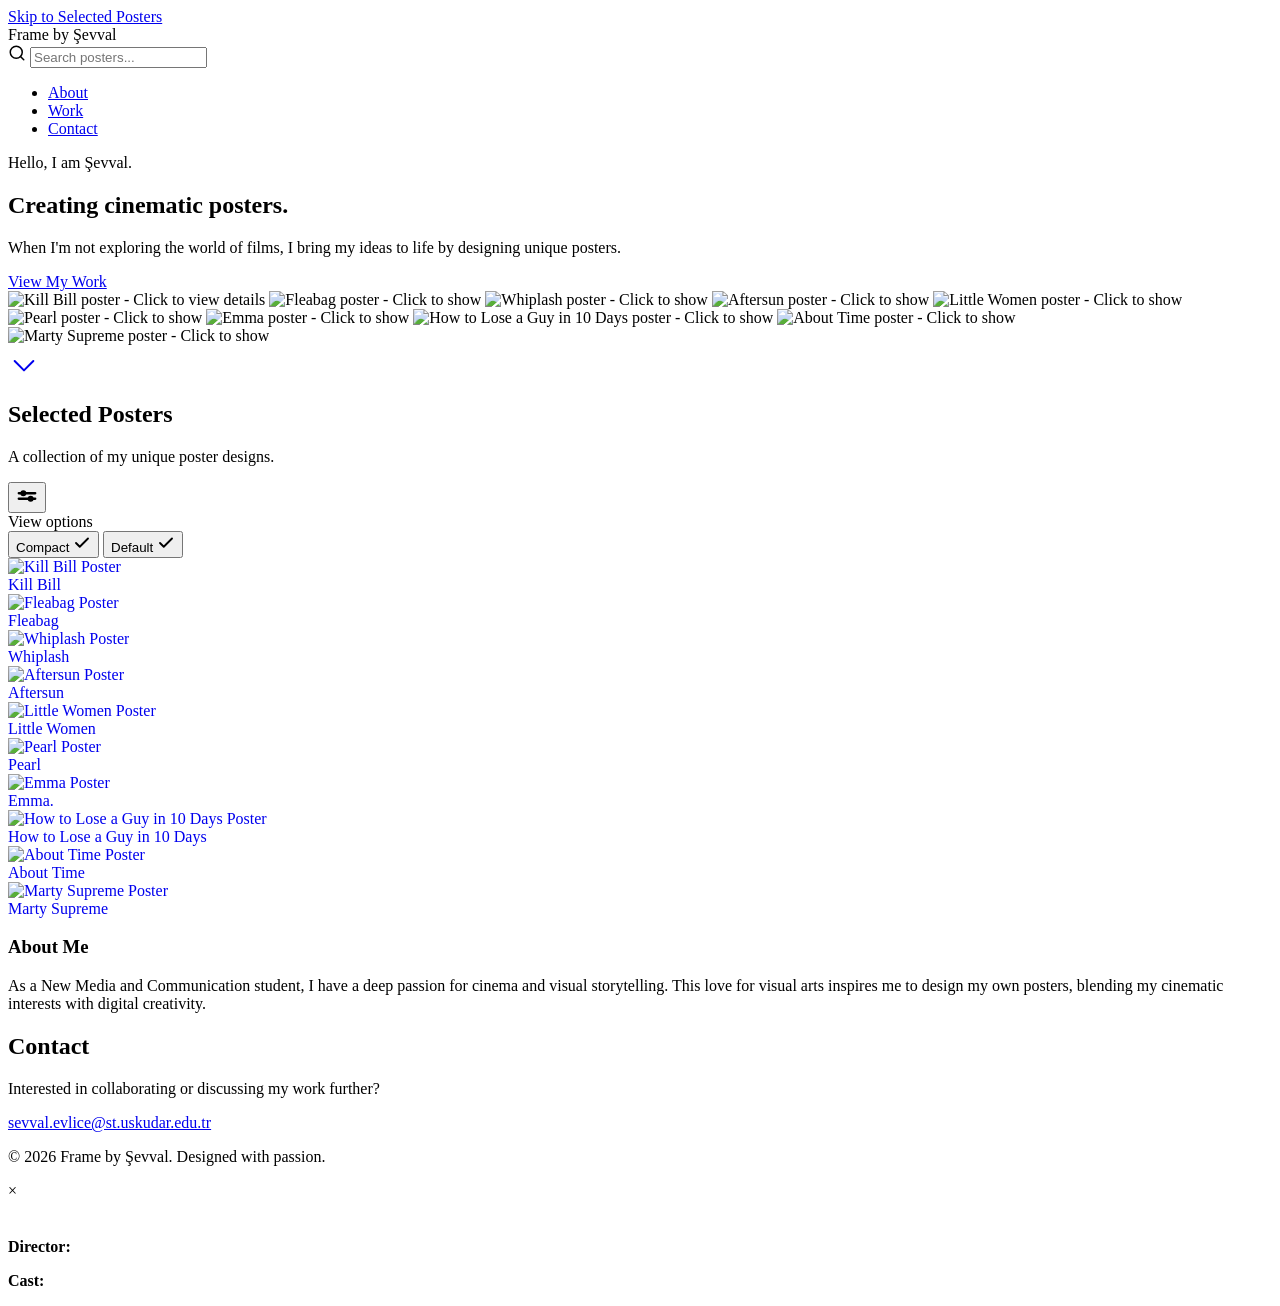
==== commit d2663857: "Add files via upload" ====
--- a/index.html
+++ b/index.html
@@ -6,8 +6,7 @@
     <meta name="viewport" content="width=device-width, initial-scale=1.0">
     <title>Frame by Şevval | Portfolio</title>
     <meta name="description" content="Personal portfolio of Şevval, a New Media student showcasing poster designs.">
-    <link rel="shortcut icon" href="favicon.png?v=1" type="image/x-icon">
-    <link rel="icon" href="favicon.png?v=1" type="image/png">
+    <link rel="icon" type="image/png" href="favicon.png?v=4">
     <link rel="preconnect" href="https://fonts.googleapis.com">
     <link rel="preconnect" href="https://fonts.gstatic.com" crossorigin>
     <link href="https://fonts.googleapis.com/css2?family=Jost:wght@300;400;500;600&family=Oswald:wght@400;500;600;700&display=swap" rel="stylesheet">
